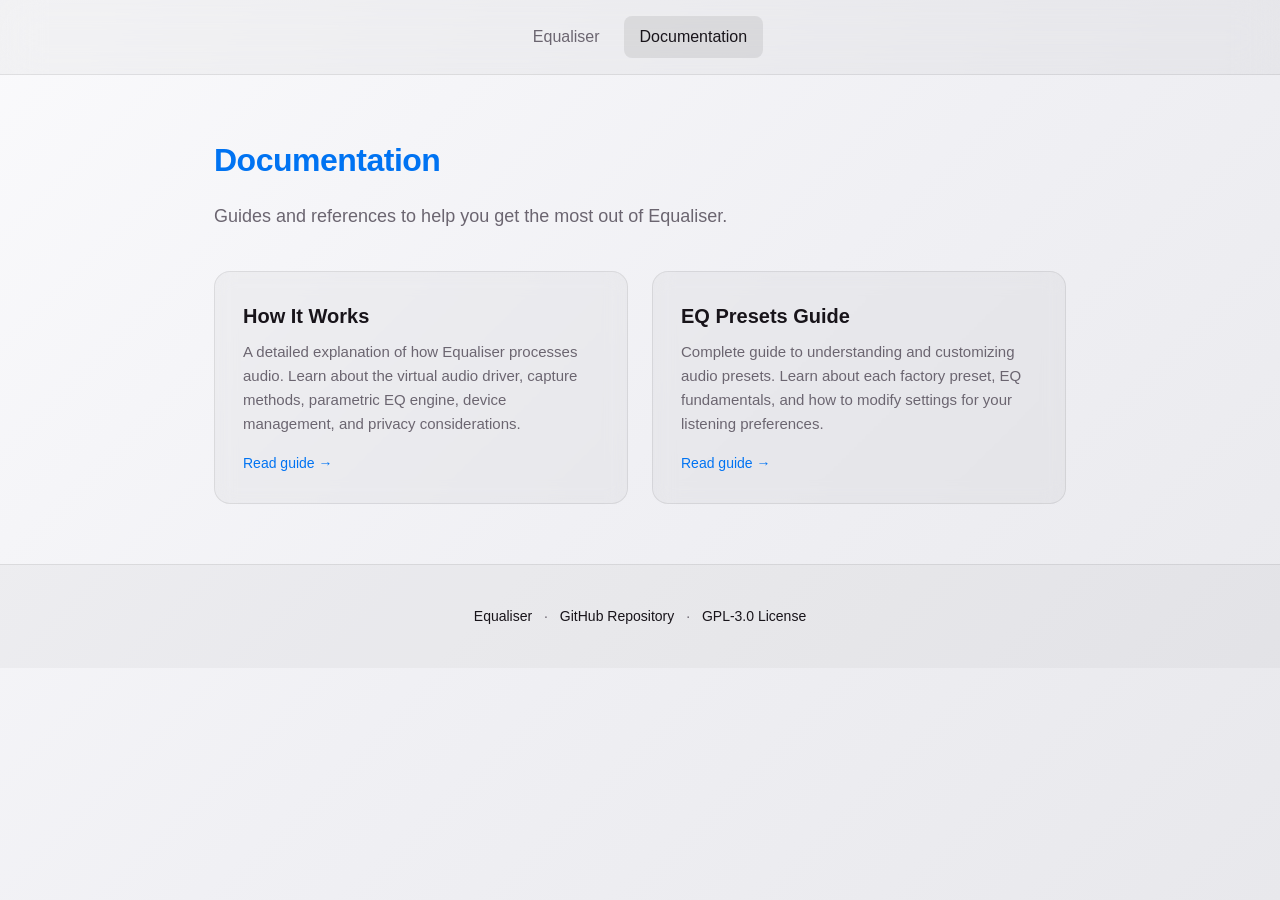
==== docs.html @ d522ed8e "fiexd over glow on front page" ====
<!DOCTYPE html>
<html lang="en">
<head>
    <meta charset="UTF-8">
    <meta name="viewport" content="width=device-width, initial-scale=1.0">
    <title>Documentation - Equaliser</title>
    <meta name="description" content="Learn how to use Equaliser with comprehensive guides on audio presets, EQ settings, and more.">
    <link rel="canonical" href="https://equaliser.knage.net/docs.html">
    <link rel="stylesheet" href="style.css?3c2790b">
    <link rel="icon" href="assets/AppIcon.svg?3c2790b" type="image/svg+xml">
</head>
<body>
    <nav class="site-nav">
        <div class="nav-links">
            <a href="index.html">Equaliser</a>
            <a href="docs.html" class="active">Documentation</a>
        </div>
    </nav>

    <main class="docs-hub">
        <h1>Documentation</h1>
        <p>Guides and references to help you get the most out of Equaliser.</p>

        <div class="docs-grid">
            <a href="docs/how-it-works.html" class="doc-card">
                <h2>How It Works</h2>
                <p>A detailed explanation of how Equaliser processes audio. Learn about the virtual audio driver, capture methods, parametric EQ engine, device management, and privacy considerations.</p>
                <span class="card-arrow">Read guide →</span>
            </a>
            <a href="docs/eq-presets-guide.html" class="doc-card">
                <h2>EQ Presets Guide</h2>
                <p>Complete guide to understanding and customizing audio presets. Learn about each factory preset, EQ fundamentals, and how to modify settings for your listening preferences.</p>
                <span class="card-arrow">Read guide →</span>
            </a>
        </div>
    </main>

    <footer>
        <p>
            <a href="index.html">Equaliser</a>
            <span class="separator">·</span>
            <a href="https://github.com/cvknage/equaliser">GitHub Repository</a>
            <span class="separator">·</span>
            <a href="https://github.com/cvknage/equaliser/blob/main/LICENSE">GPL-3.0 License</a>
        </p>
    </footer>
</body>
</html>
---- style.css ----
/* Navigation */
.site-nav {
    display: flex;
    justify-content: center;
    align-items: center;
    padding: 16px 24px;
    position: sticky;
    top: 0;
    background: var(--glass-bg);
    backdrop-filter: blur(20px);
    -webkit-backdrop-filter: blur(20px);
    border-bottom: 1px solid var(--glass-border);
    z-index: 100;
}

.nav-links {
    display: flex;
    gap: 8px;
}

.nav-links a {
    color: var(--text-muted);
    text-decoration: none;
    padding: 8px 16px;
    border-radius: 8px;
    transition: all 0.2s ease;
}

.nav-links a:hover {
    color: var(--text);
    background: var(--glass-border);
}

.nav-links a.active {
    color: var(--text);
    background: var(--glass-border);
}

/* Documentation Hub */
.docs-hub {
    max-width: 900px;
    margin: 0 auto;
    padding: 60px 24px;
}

.docs-hub h1 {
    font-size: 32px;
    margin-bottom: 16px;
    color: var(--accent);
}

.docs-hub p {
    color: var(--text-muted);
    margin-bottom: 40px;
    font-size: 18px;
}

.docs-grid {
    display: grid;
    grid-template-columns: repeat(auto-fit, minmax(300px, 1fr));
    gap: 24px;
}

.doc-card {
    display: block;
    padding: 28px;
    background: var(--glass-bg);
    backdrop-filter: blur(10px);
    -webkit-backdrop-filter: blur(10px);
    border: 1px solid var(--glass-border);
    border-radius: 16px;
    text-decoration: none;
    transition: transform 0.3s ease, box-shadow 0.3s ease, border-color 0.3s ease;
}

.doc-card:hover {
    transform: translateY(-4px);
    box-shadow: 0 8px 32px rgba(0, 115, 242, 0.2);
    border-color: rgba(0, 115, 242, 0.3);
}

.doc-card h2 {
    font-size: 20px;
    margin-bottom: 8px;
    color: var(--text);
}

.doc-card p {
    color: var(--text-muted);
    font-size: 15px;
    line-height: 1.6;
    margin: 0;
}

.doc-card .card-arrow {
    display: inline-block;
    margin-top: 16px;
    color: var(--accent);
    font-size: 14px;
}

/* Documentation Content */
.docs-content {
    max-width: 800px;
    margin: 0 auto;
    padding: 40px 24px;
}

.docs-content h1 {
    font-size: 32px;
    margin-bottom: 8px;
    color: var(--accent);
}

.docs-content h2 {
    font-size: 24px;
    margin: 40px 0 16px;
    padding-bottom: 8px;
    border-bottom: 1px solid var(--glass-border);
}

.docs-content h3 {
    font-size: 18px;
    margin: 24px 0 12px;
    color: var(--text);
}

.docs-content h4 {
    font-size: 16px;
    margin: 20px 0 8px;
    color: var(--text);
}

.docs-content p {
    margin: 0 0 16px;
    line-height: 1.7;
}

/* Tables */
.docs-content table {
    width: 100%;
    border-collapse: collapse;
    margin: 20px 0;
    font-size: 14px;
}

.docs-content th,
.docs-content td {
    padding: 12px;
    text-align: left;
    border-bottom: 1px solid var(--glass-border);
}

.docs-content th {
    background: var(--glass-bg);
    font-weight: 600;
    white-space: nowrap;
}

.docs-content tr:hover td {
    background: var(--glass-bg);
}

/* Collapsible sections */
.docs-content details {
    background: var(--glass-bg);
    border: 1px solid var(--glass-border);
    border-radius: 12px;
    margin: 16px 0;
    overflow: hidden;
}

.docs-content summary {
    padding: 16px;
    cursor: pointer;
    font-weight: 600;
    list-style: none;
    display: flex;
    align-items: center;
    gap: 8px;
    color: var(--text);
}

.docs-content summary::before {
    content: '▸';
    transition: transform 0.2s;
    color: var(--accent);
}

.docs-content details[open] summary::before {
    transform: rotate(90deg);
}

.docs-content details > *:not(summary) {
    padding: 0 16px 16px;
}

/* Code blocks */
.docs-content pre {
    background: var(--bg-dark);
    border: 1px solid var(--glass-border);
    border-radius: 8px;
    padding: 16px;
    overflow-x: auto;
    font-family: 'SF Mono', Monaco, 'Courier New', monospace;
    font-size: 13px;
    line-height: 1.5;
    margin: 16px 0;
}

.docs-content code {
    font-family: 'SF Mono', Monaco, 'Courier New', monospace;
    background: var(--glass-bg);
    padding: 2px 6px;
    border-radius: 4px;
    font-size: 0.9em;
}

.docs-content pre code {
    background: transparent;
    padding: 0;
}

/* Mermaid diagrams */
.docs-content .mermaid {
    background: var(--glass-bg);
    border: 1px solid var(--glass-border);
    border-radius: 12px;
    padding: 20px;
    margin: 16px 0;
    overflow-x: auto;
}

/* Lists */
.docs-content ul,
.docs-content ol {
    margin: 0 0 16px;
    padding-left: 24px;
}

.docs-content li {
    margin-bottom: 8px;
}

.docs-content li::marker {
    color: var(--accent);
}

.docs-content hr {
    border: none;
    height: 1px;
    background: linear-gradient(90deg, transparent, var(--glass-border), transparent);
    margin: 40px 0;
}

/* Glossary */
.docs-content dl {
    margin: 16px 0;
}

.docs-content dt {
    font-weight: 600;
    margin-top: 16px;
    color: var(--text);
}

.docs-content dd {
    margin-left: 0;
    padding-left: 16px;
    color: var(--text-muted);
    line-height: 1.6;
}

:root {
    /* Background from app icon */
    --bg-dark: #18141A;
    --bg-gradient: linear-gradient(135deg, #18141A 0%, #0A080C 100%);

    /* Primary accent - meter blue */
    --accent: #0073F2;
    --accent-light: #4A9AF5;

    --text: #FAFAFC;
    --text-muted: #d0c8d8;
    --border: rgba(192, 184, 200, 0.2);
    --glass-bg: rgba(255, 255, 255, 0.05);
    --glass-border: rgba(255, 255, 255, 0.1);
}

@media (prefers-color-scheme: light) {
    :root {
        --bg-dark: #FAFAFC;
        --bg-gradient: linear-gradient(135deg, #FAFAFC 0%, #F0F0F4 50%, #E8E8EC 100%);
        --text: #18141A;
        --text-muted: #6B6570;
        --border: rgba(24, 20, 26, 0.1);
        --accent: #0073F2;
        --accent-light: #4A9AF5;
        --glass-bg: rgba(0, 0, 0, 0.03);
        --glass-border: rgba(0, 0, 0, 0.08);
    }
}

* {
    margin: 0;
    padding: 0;
    box-sizing: border-box;
}

html {
    scroll-behavior: smooth;
}

body {
    font-family: -apple-system, BlinkMacSystemFont, 'Segoe UI', Roboto, Oxygen, Ubuntu, sans-serif;
    background: var(--bg-gradient);
    color: var(--text);
    min-height: 100vh;
    line-height: 1.6;
}

.container {
    max-width: 1000px;
    margin: 0 auto;
    padding: 0 24px;
}

/* Animations */
@keyframes float {
    0%, 100% { transform: translateY(0); }
    50% { transform: translateY(-10px); }
}

@keyframes glow {
    0%, 100% { box-shadow: 0 0 20px rgba(0, 115, 242, 0.3); }
    50% { box-shadow: 0 0 40px rgba(0, 115, 242, 0.5); }
}

/* Glassmorphism */
.glass {
    background: var(--glass-bg);
    backdrop-filter: blur(10px);
    -webkit-backdrop-filter: blur(10px);
    border: 1px solid var(--glass-border);
}

/* Hero Section */
.hero {
    text-align: center;
    padding: 80px 24px 60px;
    position: relative;
}

.hero::before {
    content: '';
    position: absolute;
    top: 0;
    left: 50%;
    transform: translateX(-50%);
    width: 280px;
    height: 280px;
    background: radial-gradient(circle, rgba(0, 115, 242, 0.15) 0%, transparent 70%);
    pointer-events: none;
}

.app-icon {
    width: 160px;
    height: 160px;
    margin-bottom: 24px;
    animation: float 3s ease-in-out infinite;
    filter: drop-shadow(0 10px 30px rgba(0, 115, 242, 0.3));
}

h1 {
    font-size: 48px;
    font-weight: 700;
    margin-bottom: 8px;
    letter-spacing: -0.5px;
    color: var(--accent);
}

.tagline {
    font-size: 20px;
    color: var(--text-muted);
    margin-bottom: 32px;
}

.download-btn {
    display: inline-block;
    background: linear-gradient(90deg, #0073F2, #00CC00);
    color: #fff;
    padding: 16px 36px;
    border-radius: 12px;
    border: none;
    text-decoration: none;
    font-size: 17px;
    font-weight: 600;
    transition: transform 0.3s ease, box-shadow 0.3s ease;
}

.download-btn:hover {
    transform: translateY(-2px) scale(1.02);
    box-shadow: 0 0 50px rgba(0, 115, 242, 0.5);
}

.version-below {
    margin-top: 8px;
    font-size: 14px;
    color: var(--text-muted);
}

.badges {
    display: flex;
    justify-content: center;
    gap: 12px;
    margin-top: 20px;
}

.badge {
    background: var(--glass-bg);
    backdrop-filter: blur(10px);
    -webkit-backdrop-filter: blur(10px);
    border: 1px solid var(--glass-border);
    padding: 8px 16px;
    border-radius: 8px;
    font-size: 14px;
    color: var(--text-muted);
}

/* Features Section */
.features {
    padding: 80px 24px;
    position: relative;
}

.features::before {
    content: '';
    position: absolute;
    top: 0;
    left: 0;
    right: 0;
    height: 1px;
    background: linear-gradient(90deg, transparent, rgba(0, 115, 242, 0.3), transparent);
}

.features h2 {
    text-align: center;
    font-size: 28px;
    margin-bottom: 40px;
}

.feature-grid {
    display: grid;
    grid-template-columns: repeat(auto-fit, minmax(280px, 1fr));
    gap: 24px;
    max-width: 900px;
    margin: 0 auto;
}

.feature {
    padding: 28px;
    background: var(--glass-bg);
    backdrop-filter: blur(10px);
    -webkit-backdrop-filter: blur(10px);
    border: 1px solid var(--glass-border);
    border-radius: 16px;
    transition: transform 0.3s ease, box-shadow 0.3s ease, border-color 0.3s ease;
}

.feature:hover {
    transform: translateY(-4px);
    box-shadow: 0 8px 32px rgba(0, 115, 242, 0.2);
    border-color: rgba(0, 115, 242, 0.3);
}

.feature h3 {
    font-size: 18px;
    margin-bottom: 10px;
    color: var(--accent);
}

.feature p {
    color: var(--text-muted);
    font-size: 15px;
    line-height: 1.7;
}

/* Specs Section */
.specs {
    padding: 40px 24px;
    max-width: 700px;
    margin: 0 auto;
    position: relative;
}

.specs::before {
    content: '';
    position: absolute;
    top: 0;
    left: 0;
    right: 0;
    height: 1px;
    background: linear-gradient(90deg, transparent, rgba(0, 115, 242, 0.3), transparent);
}

.specs h2 {
    text-align: center;
    font-size: 20px;
    margin-bottom: 24px;
}

.specs dl {
    margin: 0;
}

.specs dt {
    font-size: 14px;
    font-weight: 500;
    color: var(--text-muted);
    margin-top: 20px;
}

.specs dt:first-child {
    margin-top: 0;
}

.specs dd {
    font-size: 13px;
    color: var(--text-muted);
    margin: 4px 0 0;
    line-height: 1.5;
}

.specs dd em {
    font-style: italic;
    color: var(--accent-light);
}

.specs ul {
    margin: 8px 0 0;
    padding-left: 20px;
    list-style: disc;
}

.specs li {
    margin-bottom: 4px;
    line-height: 1.5;
}

.specs li:last-child {
    margin-bottom: 0;
}

.specs li strong {
    color: var(--text);
}

/* Screenshots Section */
.screenshots {
    padding: 80px 24px;
    background: var(--glass-bg);
    backdrop-filter: blur(20px);
    -webkit-backdrop-filter: blur(20px);
    position: relative;
}

.screenshots::before {
    content: '';
    position: absolute;
    top: 0;
    left: 0;
    right: 0;
    height: 1px;
    background: linear-gradient(90deg, transparent, rgba(0, 115, 242, 0.3), transparent);
}

.screenshots h2 {
    text-align: center;
    font-size: 28px;
    margin-bottom: 40px;
}

.screenshot-grid {
    display: flex;
    flex-direction: column;
    align-items: center;
    gap: 32px;
    max-width: 900px;
    margin: 0 auto;
}

.screenshot {
    max-width: 100%;
    border-radius: 20px;
    box-shadow: 0 8px 32px rgba(0, 0, 0, 0.3);
    transition: transform 0.3s ease, box-shadow 0.3s ease;
}

.screenshot:hover {
    transform: scale(1.02);
    box-shadow: 0 12px 48px rgba(0, 115, 242, 0.2);
}

/* Menu bar is naturally small - let it stay compact */
.screenshot.small {
    max-width: 400px;
}

/* Main window is large - give it more space */
.screenshot.large {
    max-width: 900px;
}

/* Installation Section */
.installation {
    padding: 80px 24px;
    position: relative;
}

.installation::before {
    content: '';
    position: absolute;
    top: 0;
    left: 0;
    right: 0;
    height: 1px;
    background: linear-gradient(90deg, transparent, rgba(0, 115, 242, 0.3), transparent);
}

.installation h2 {
    text-align: center;
    font-size: 28px;
    margin-bottom: 40px;
}

.steps {
    max-width: 500px;
    margin: 0 auto;
    list-style: none;
    counter-reset: list-item;
}

.steps li {
    margin-bottom: 24px;
    padding-left: 40px;
    position: relative;
}

.steps li::before {
    content: counter(list-item);
    counter-increment: list-item;
    position: absolute;
    left: 0;
    top: 0;
    width: 28px;
    height: 28px;
    background: var(--accent);
    color: #fff;
    border-radius: 50%;
    display: flex;
    align-items: center;
    justify-content: center;
    font-weight: 600;
    font-size: 14px;
}

.steps strong {
    display: block;
    font-size: 17px;
    margin-bottom: 4px;
}

.steps p {
    color: var(--text-muted);
    font-size: 15px;
}

/* Footer */
footer {
    text-align: center;
    padding: 40px 24px;
    border-top: 1px solid var(--glass-border);
    background: var(--glass-bg);
}

footer p {
    color: var(--text-muted);
    font-size: 14px;
}

footer a {
    color: var(--text);
    text-decoration: none;
    transition: color 0.2s ease;
}

footer a:hover {
    color: #0073F2;
    text-decoration: none;
}

.separator {
    margin: 0 8px;
}

/* Responsive */
@media (max-width: 600px) {
    .site-nav {
        padding: 12px 16px;
    }

    .nav-links a {
        padding: 6px 12px;
        font-size: 14px;
    }

    .docs-hub {
        padding: 40px 16px;
    }

    .docs-hub h1 {
        font-size: 24px;
    }

    .docs-grid {
        gap: 16px;
    }

    .doc-card {
        padding: 20px;
    }

    .docs-content h1 {
        font-size: 24px;
    }

    .docs-content h2 {
        font-size: 20px;
    }

    h1 {
        font-size: 36px;
    }

    .tagline {
        font-size: 18px;
    }

    .app-icon {
        width: 96px;
        height: 96px;
    }

    .features h2,
    .screenshots h2,
    .installation h2,
    .specs h2 {
        font-size: 24px;
    }

    .feature-grid {
        gap: 16px;
    }

    .specs {
        padding: 40px 24px;
    }

    .screenshot-grid {
        gap: 24px;
    }

    .screenshot.small {
        max-width: 100%;
    }

    .screenshot.large {
        max-width: 100%;
    }
}
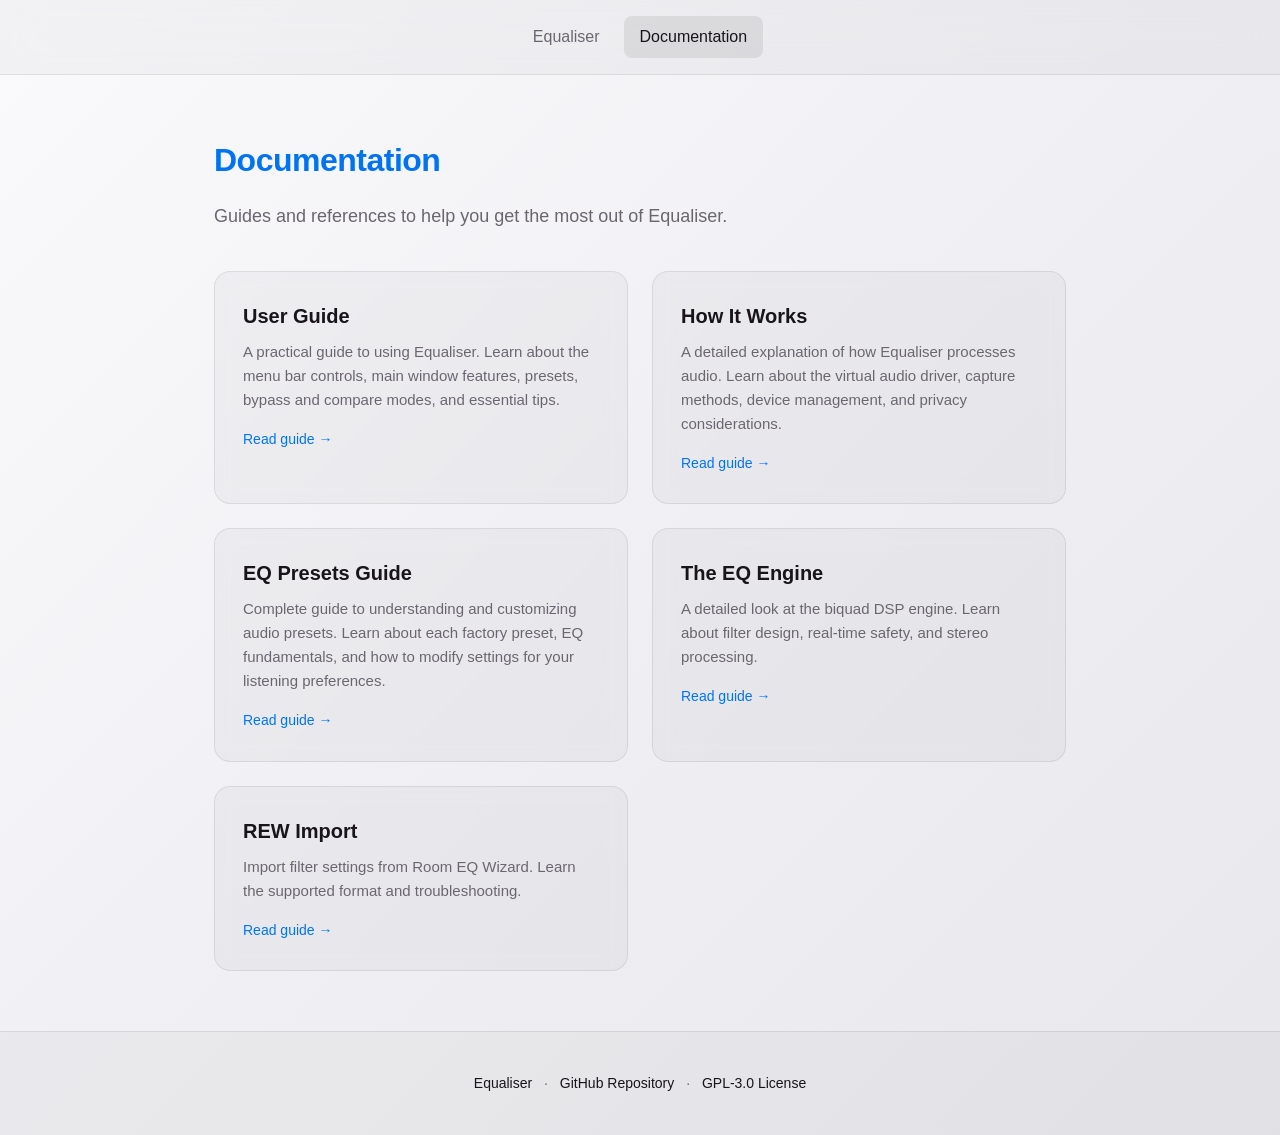
==== commit 43e8c1f1: "Release v1.3.0" ====
--- a/docs.html
+++ b/docs.html
@@ -6,8 +6,8 @@
     <title>Documentation - Equaliser</title>
     <meta name="description" content="Learn how to use Equaliser with comprehensive guides on audio presets, EQ settings, and more.">
     <link rel="canonical" href="https://equaliser.knage.net/docs.html">
-    <link rel="stylesheet" href="style.css?3c2790b">
-    <link rel="icon" href="assets/AppIcon.svg?3c2790b" type="image/svg+xml">
+    <link rel="stylesheet" href="style.css?2652b23">
+    <link rel="icon" href="assets/AppIcon.svg?2652b23" type="image/svg+xml">
 </head>
 <body>
     <nav class="site-nav">
@@ -22,14 +22,29 @@
         <p>Guides and references to help you get the most out of Equaliser.</p>
 
         <div class="docs-grid">
+            <a href="docs/user-guide.html" class="doc-card">
+                <h2>User Guide</h2>
+                <p>A practical guide to using Equaliser. Learn about the menu bar controls, main window features, presets, bypass and compare modes, and essential tips.</p>
+                <span class="card-arrow">Read guide →</span>
+            </a>
             <a href="docs/how-it-works.html" class="doc-card">
                 <h2>How It Works</h2>
-                <p>A detailed explanation of how Equaliser processes audio. Learn about the virtual audio driver, capture methods, parametric EQ engine, device management, and privacy considerations.</p>
+                <p>A detailed explanation of how Equaliser processes audio. Learn about the virtual audio driver, capture methods, device management, and privacy considerations.</p>
                 <span class="card-arrow">Read guide →</span>
             </a>
             <a href="docs/eq-presets-guide.html" class="doc-card">
                 <h2>EQ Presets Guide</h2>
                 <p>Complete guide to understanding and customizing audio presets. Learn about each factory preset, EQ fundamentals, and how to modify settings for your listening preferences.</p>
+                <span class="card-arrow">Read guide →</span>
+            </a>
+            <a href="docs/the-eq-engine.html" class="doc-card">
+                <h2>The EQ Engine</h2>
+                <p>A detailed look at the biquad DSP engine. Learn about filter design, real-time safety, and stereo processing.</p>
+                <span class="card-arrow">Read guide →</span>
+            </a>
+            <a href="docs/rew-import.html" class="doc-card">
+                <h2>REW Import</h2>
+                <p>Import filter settings from Room EQ Wizard. Learn the supported format and troubleshooting.</p>
                 <span class="card-arrow">Read guide →</span>
             </a>
         </div>
--- a/style.css
+++ b/style.css
@@ -193,6 +193,11 @@
 
 .docs-content details > *:not(summary) {
     padding: 0 16px 16px;
+}
+
+.docs-content details ol,
+.docs-content details ul {
+    padding-left: 40px;
 }
 
 /* Code blocks */
@@ -611,6 +616,18 @@
     max-width: 900px;
 }
 
+.screenshot-grid figure {
+    margin: 0;
+    text-align: center;
+}
+
+.screenshot-grid figcaption {
+    margin-top: 12px;
+    font-size: 14px;
+    color: var(--text-secondary);
+    font-style: italic;
+}
+
 /* Installation Section */
 .installation {
     padding: 80px 24px;
@@ -637,7 +654,7 @@
     max-width: 500px;
     margin: 0 auto;
     list-style: none;
-    counter-reset: list-item;
+    counter-reset: step-counter;
 }
 
 .steps li {
@@ -647,8 +664,8 @@
 }
 
 .steps li::before {
-    content: counter(list-item);
-    counter-increment: list-item;
+    content: counter(step-counter);
+    counter-increment: step-counter;
     position: absolute;
     left: 0;
     top: 0;
@@ -675,6 +692,44 @@
     font-size: 15px;
 }
 
+.steps .step-help {
+    margin-top: 12px;
+    font-size: 14px;
+}
+
+.steps .step-help summary {
+    cursor: pointer;
+    color: var(--accent);
+    font-weight: 500;
+    list-style: none;
+    display: inline-flex;
+    align-items: center;
+    gap: 4px;
+}
+
+.steps .step-help summary::before {
+    content: 'ℹ️';
+    font-size: 12px;
+}
+
+.steps .step-help[open] summary {
+    margin-bottom: 8px;
+}
+
+.steps .step-help p {
+    margin: 0 0 8px;
+    line-height: 1.5;
+}
+
+.steps .step-help p:last-child {
+    margin-bottom: 0;
+}
+
+.muted-note {
+    font-size: 0.85em !important;
+    opacity: 0.7;
+}
+
 /* Footer */
 footer {
     text-align: center;
@@ -777,4 +832,4 @@
     .screenshot.large {
         max-width: 100%;
     }
-}+}
